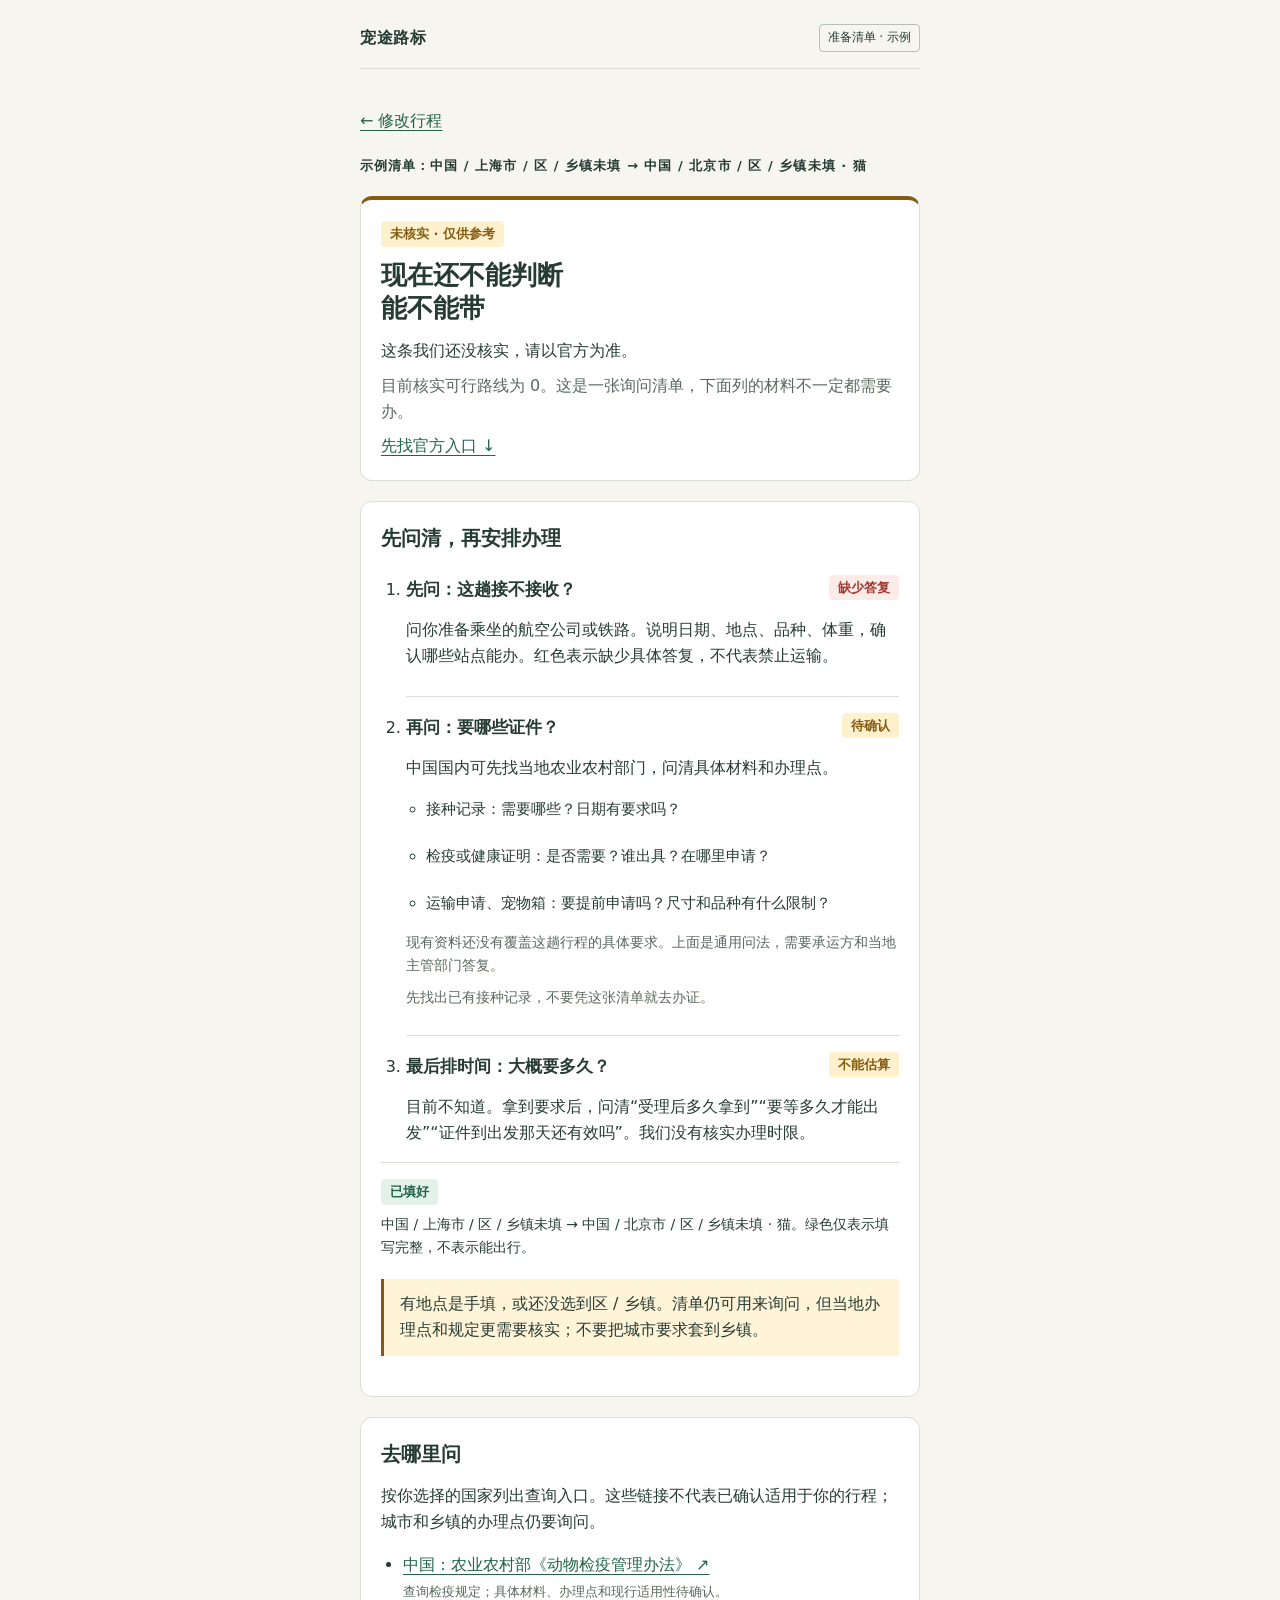
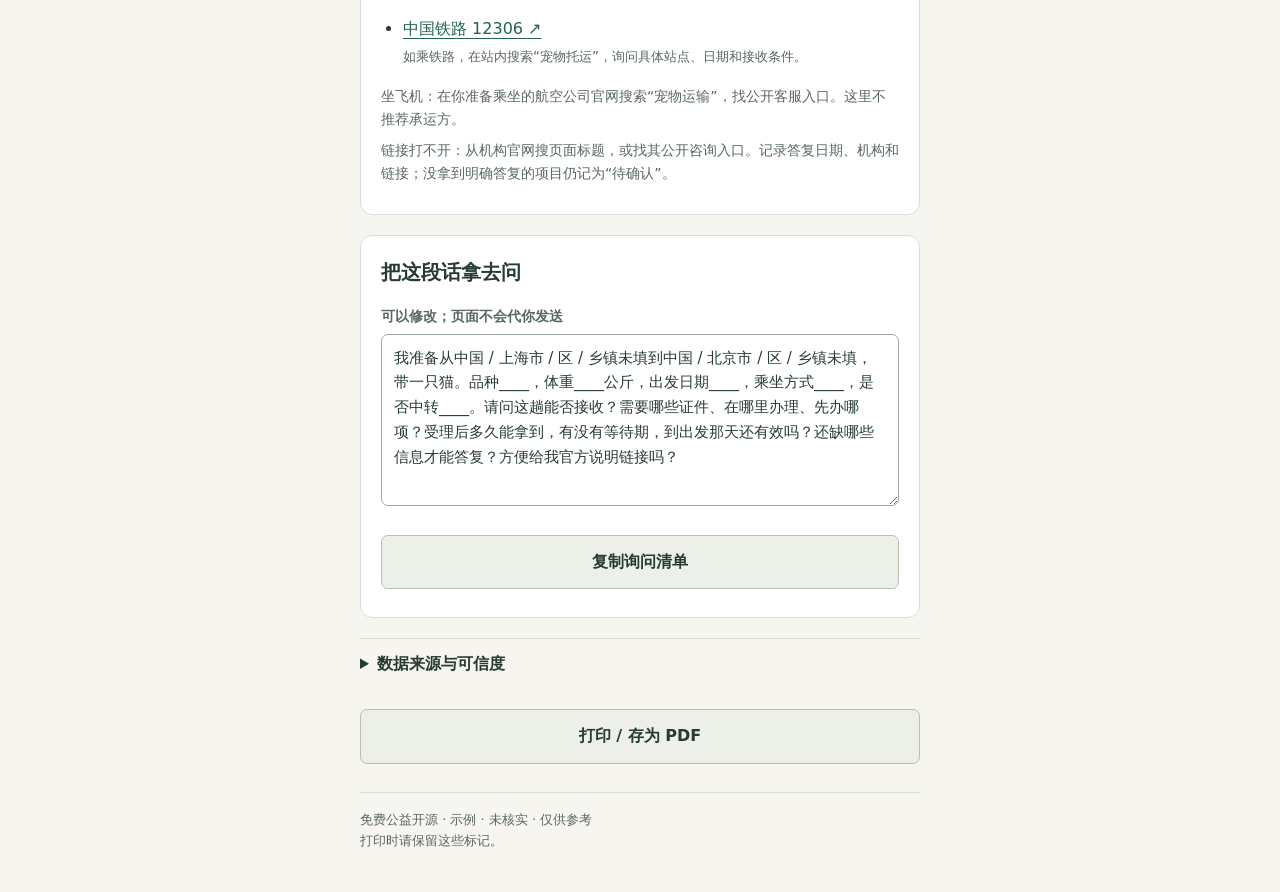
==== apps/pages/result.html @ f1057150 "Build mobile-first Chinese pet travel checklist with sourced places" ====
<!doctype html>
<html lang="zh-CN"><head><meta charset="utf-8"><meta name="viewport" content="width=device-width,initial-scale=1"><title>宠途路标 · 准备清单</title><link rel="stylesheet" href="style.css"><script defer src="page-data.js"></script><script defer src="app.js"></script></head>
<body><main><header><span class="brand">宠途路标</span><span class="tag">准备清单 · 示例</span></header>
<a class="back" id="edit" href="index.html">← 修改行程</a><p class="kicker" id="trip">示例：中国 / 上海市 / 徐汇区 → 中国 / 北京市 / 朝阳区 · 猫</p>
<noscript><aside class="notice">当前是固定示例。你的输入未被分析；复制和打印按钮需要 JavaScript，也可手动复制或使用浏览器打印。</aside></noscript>
<section class="panel decision"><span class="state yellow">未核实 · 仅供参考</span><h1>现在还不能判断<br>能不能带</h1><p>这条我们还没核实，请以官方为准。</p><p class="muted">目前核实可行路线为 0。这是一张询问清单，下面列的材料不一定都需要办。</p><a href="#official">先找官方入口 ↓</a></section>
<section class="panel"><h2>先问清，再安排办理</h2><ol class="tasks">
<li><div class="item-head"><h3>先问：这趟接不接收？</h3><span class="state red">缺少答复</span></div><p>问你准备乘坐的航空公司或铁路。说明日期、地点、品种、体重，确认哪些站点能办。红色表示缺少具体答复，不代表禁止运输。</p></li>
<li><div class="item-head"><h3>再问：要哪些证件？</h3><span class="state yellow">待确认</span></div><p id="authority-help">向当地主管部门确认。中国国内可先找当地农业农村部门；跨境还要分别问出入境两端。</p><ul class="compact"><li>接种记录：需要哪些？日期有要求吗？</li><li>检疫或健康证明：是否需要？谁出具？在哪里申请？</li><li>运输申请、宠物箱：要提前申请吗？尺寸和品种有什么限制？</li><li id="cross-border">跨境另问：芯片、检测、出入境文件是否需要？有没有前后顺序或等待期？</li></ul><ul id="rule-questions" class="compact"></ul><p class="hint muted" id="rule-gap"></p><p class="muted hint">先找出已有接种记录，不要凭这张清单就去办证。</p></li>
<li><div class="item-head"><h3>最后排时间：大概要多久？</h3><span class="state yellow">不能估算</span></div><p>目前不知道。拿到要求后，问清“受理后多久拿到”“要等多久才能出发”“证件到出发那天还有效吗”。我们没有核实办理时限。</p></li>
</ol><div class="input-status"><span id="ready-state" class="state green">已填好</span><p id="ready">示例行程已填写。绿色只表示信息填好了，不表示能出行。</p></div>
<p id="area-gap" class="notice" hidden>有地点是手填，或还没选到区 / 乡镇。清单仍可用来询问，但当地办理点和规定更需要核实；不要把城市要求套到乡镇。</p></section>
<section class="panel" id="official"><h2>去哪里问</h2><p id="source-context">以下是国内行程的官方查询入口，未确认适用于这趟行程。</p><ul class="source-list" id="source-list"><li><a href="https://xmsyj.moa.gov.cn/gzdt/202209/t20220909_6408945.htm" target="_blank" rel="noopener noreferrer">农业农村部：动物检疫管理办法 ↗</a><br><small>具体材料、办理点和现行适用性待确认。</small></li><li><a href="https://www.12306.cn/index/" target="_blank" rel="noopener noreferrer">中国铁路 12306 ↗</a><br><small>如乘铁路，在站内搜索“宠物托运”，询问站点、日期和接收条件。</small></li></ul>
<p class="muted hint">坐飞机：在你准备乘坐的航空公司官网搜索“宠物运输”，找公开客服入口。这里不推荐承运方。</p><p class="muted hint">链接打不开：从机构官网搜页面标题，或找其公开咨询入口。记录答复日期、机构和链接；没拿到明确答复的项目仍记为“待确认”。</p></section>
<section class="panel"><h2>把这段话拿去问</h2><label for="questions" class="muted hint">可以修改；页面不会代你发送</label><textarea id="questions" rows="6">我准备从上海市徐汇区到北京市朝阳区，带一只猫。品种____，体重____公斤，出发日期____，乘坐方式____。请问这趟能否接收？需要哪些证件、在哪里办理、先办哪项？受理后多久拿到，有没有等待期，证件到出发那天还有效吗？方便给我官方说明链接吗？</textarea><div id="print-questions" class="print-only"></div><button id="copy" type="button" class="secondary">复制询问清单</button><p id="copy-status" role="status" class="muted hint"></p></section>
<details id="sources"><summary>数据来源与可信度</summary><p id="data-version"></p><p>现有规则仍是待核实草稿，独立人工复核未完成。查阅页面不等于核实这趟行程；国家资料不能代替城市和乡镇要求。</p>
<div id="rule-provenance"></div>
<p>地名基础：<a href="https://www.geonames.org/">GeoNames</a>，<a href="https://download.geonames.org/export/dump/">公开下载</a>，<a href="https://creativecommons.org/licenses/by/4.0/">CC BY 4.0</a>。本地切片增加中文显示名并按源行政编码映射父级；未完成官方行政区划逐项复核，地名不保证完整、准确或及时。区乡镇缺失时不会猜测隶属。</p><p id="location-provenance"></p>
<p>代码 / 文档：Apache-2.0。规则整理：PetWaymark contributors，CC BY 4.0；第三方原文保留原权利。没有账户、上传或分析脚本，行程只存在页面链接的片段中，不填姓名、详细地址和证件号码。</p></details>
<button id="print" type="button" class="secondary">打印 / 存为 PDF</button><footer>免费公益开源 · 示例 · 未核实 · 仅供参考<br>打印时请保留这些标记。</footer></main></body></html>
---- apps/pages/style.css ----
:root{color-scheme:light;--ink:#263b33;--muted:#59685f;--paper:#f6f5ef;--line:#dadfd5;--green:#216449;--yellow:#865b10;--red:#a23931}*{box-sizing:border-box}body{margin:0;background:var(--paper);color:var(--ink);font:16px/1.65 system-ui,-apple-system,'PingFang SC','Microsoft YaHei',sans-serif}main{max-width:600px;margin:auto;padding:24px 20px 40px}header{display:flex;align-items:center;justify-content:space-between;gap:12px;border-bottom:1px solid var(--line);padding-bottom:16px;margin-bottom:30px}.brand{font-weight:750;letter-spacing:.04em}.tag{font-size:12px;border:1px solid #b7c2b6;border-radius:4px;padding:3px 8px}h1{font-size:32px;line-height:1.3;margin:12px 0}h2{font-size:20px;margin:0 0 12px}h3{font-size:17px;margin:0 0 6px}p{margin:8px 0}.muted,small{color:var(--muted)}.intro{margin-bottom:24px}.notice{border-left:3px solid var(--yellow);background:#fff4d8;padding:12px 16px;margin:20px 0}.panel{background:#fff;border:1px solid var(--line);border-radius:12px;padding:20px;margin:20px 0}label{display:block;font-weight:650;margin:16px 0 6px}input,select,textarea{width:100%;font:inherit;color:var(--ink);background:#fff;border:1px solid #9ca99d;border-radius:7px;padding:11px 12px;min-height:48px}textarea{font-size:15px;resize:vertical}button{display:block;width:100%;font:inherit;font-weight:650;background:var(--green);color:#fff;border:0;border-radius:7px;padding:13px 16px;min-height:48px;cursor:pointer;text-align:center;text-decoration:none;margin-top:20px}a{color:var(--green);text-underline-offset:4px;overflow-wrap:anywhere}a.back{display:inline-block;min-height:44px;padding:9px 0}.secondary{color:var(--ink);background:#edf0e9;border:1px solid #b5c1b3}summary{cursor:pointer;padding:12px 0;min-height:48px;font-weight:650}details{border-top:1px solid var(--line);margin-top:20px}details label{font-size:15px}.state{display:inline-block;font-size:13px;font-weight:700;padding:2px 9px;border-radius:4px}.red{color:var(--red);background:#fcebe7}.yellow{color:var(--yellow);background:#fff1cd}.green{color:var(--green);background:#e3f2e8}.decision{border-top:4px solid var(--yellow)}.decision h1{font-size:26px}.kicker{font-size:13px;font-weight:700;letter-spacing:.08em}.list{list-style:none;padding:0;margin:0}.list li{border-top:1px solid var(--line);padding:16px 0}.list li:last-child{padding-bottom:0}.item-head{display:flex;align-items:start;gap:10px;justify-content:space-between}.item-head h3{flex:1}.tasks{padding-left:25px}.tasks li{padding:8px 0}.source-list li{margin:12px 0}.source-list{padding-left:22px}footer{font-size:13px;color:var(--muted);margin-top:28px;border-top:1px solid var(--line);padding-top:16px}:focus-visible{outline:3px solid #bb6a16;outline-offset:4px}.error{color:var(--red)}[hidden]{display:none!important}@media(max-width:360px){main{padding:18px 14px}.panel{padding:16px}h1{font-size:28px}}@media print{body{background:#fff;font-size:11pt}main{max-width:none;padding:0}header{margin-bottom:10px}.panel{margin:12px 0;padding:12px;break-inside:avoid}button,.back{display:none}details{display:block}h1{font-size:22pt}a{color:#263b33}.notice,.state{print-color-adjust:exact}footer{margin-top:12px}}
/* The home selection area contains exactly three controls. */
.choice{position:relative;text-align:left;margin:12px 0;background:#fff;color:var(--ink);border:1px solid #9ca99d;padding:13px 38px 13px 14px;font-weight:400}.choice>span:first-child{display:block;font-size:13px;color:var(--muted)}.choice strong{display:block;font-size:17px;line-height:1.55;overflow-wrap:anywhere}.choice>span:last-child{position:absolute;right:16px;top:50%;transform:translateY(-50%);font-size:26px;color:var(--green)}.choice:hover{border-color:var(--green);background:#f6faf5}.hint{font-size:14px}.compact{padding-left:20px;font-size:15px}.compact li{margin:6px 0}.input-status{border-top:1px solid var(--line);padding-top:16px;font-size:14px}.tasks h3{font-size:17px}.tasks{margin:0}.tasks>li+li{border-top:1px solid var(--line);margin-top:10px;padding-top:16px}.tasks .item-head{flex-wrap:wrap}dialog{border:0;border-radius:16px 16px 0 0;padding:0;width:min(100%,600px);max-width:100%;max-height:88dvh;margin:auto auto 0;color:var(--ink);background:#fff}dialog::backdrop{background:#172a2266}.sheet{padding:20px 20px calc(20px + env(safe-area-inset-bottom));overflow-y:auto}.sheet-head{display:flex;align-items:center;justify-content:space-between;gap:12px}.sheet-head h2{margin:0}.text-button{width:auto;margin:0;padding:10px;background:transparent;color:var(--green);text-decoration:underline}.sheet select{font-size:16px}.sheet label{font-size:15px}button:disabled{background:#e3e8e1;color:#5b685d;cursor:default}#city-only{margin-top:10px;text-align:left}.sheet details{margin-top:12px}#missing-step p{margin-top:8px}@media(min-width:700px){dialog{margin:auto;border-radius:16px}}@media print{.tasks>li{break-inside:avoid}.choice,dialog{display:none}.state{border:1px solid currentColor}.panel{break-inside:auto}#sources p{font-size:9pt}.source-list a:after{content:' (' attr(href) ')';font-size:8pt}.tag{display:inline-block}}

#rule-provenance p{overflow-wrap:anywhere;font-size:13px}select{min-width:0}a.back{min-height:48px}@media print{textarea{height:auto;min-height:240px;overflow:visible}#copy-status{display:none}}

.print-only{display:none}@media print{#questions{display:none}.print-only{display:block;white-space:pre-wrap;overflow-wrap:anywhere}#sources>div{display:block}}
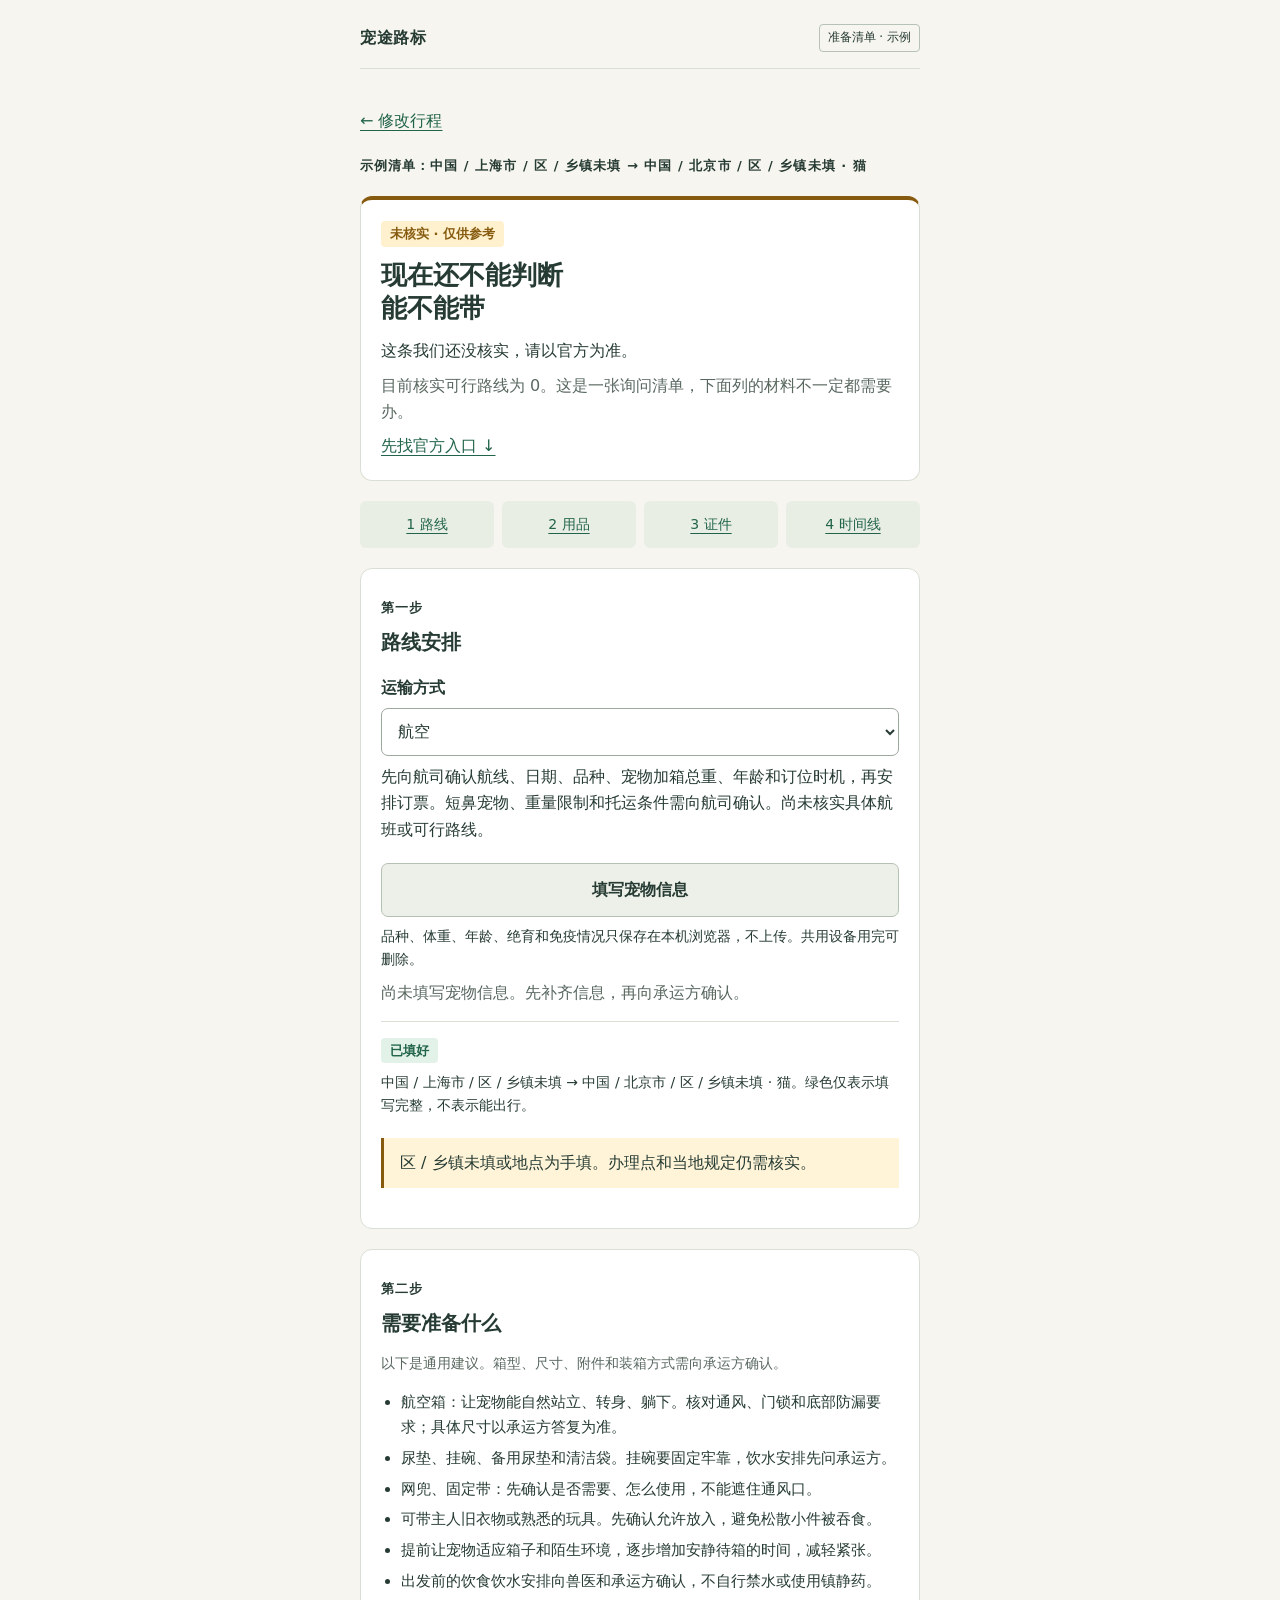
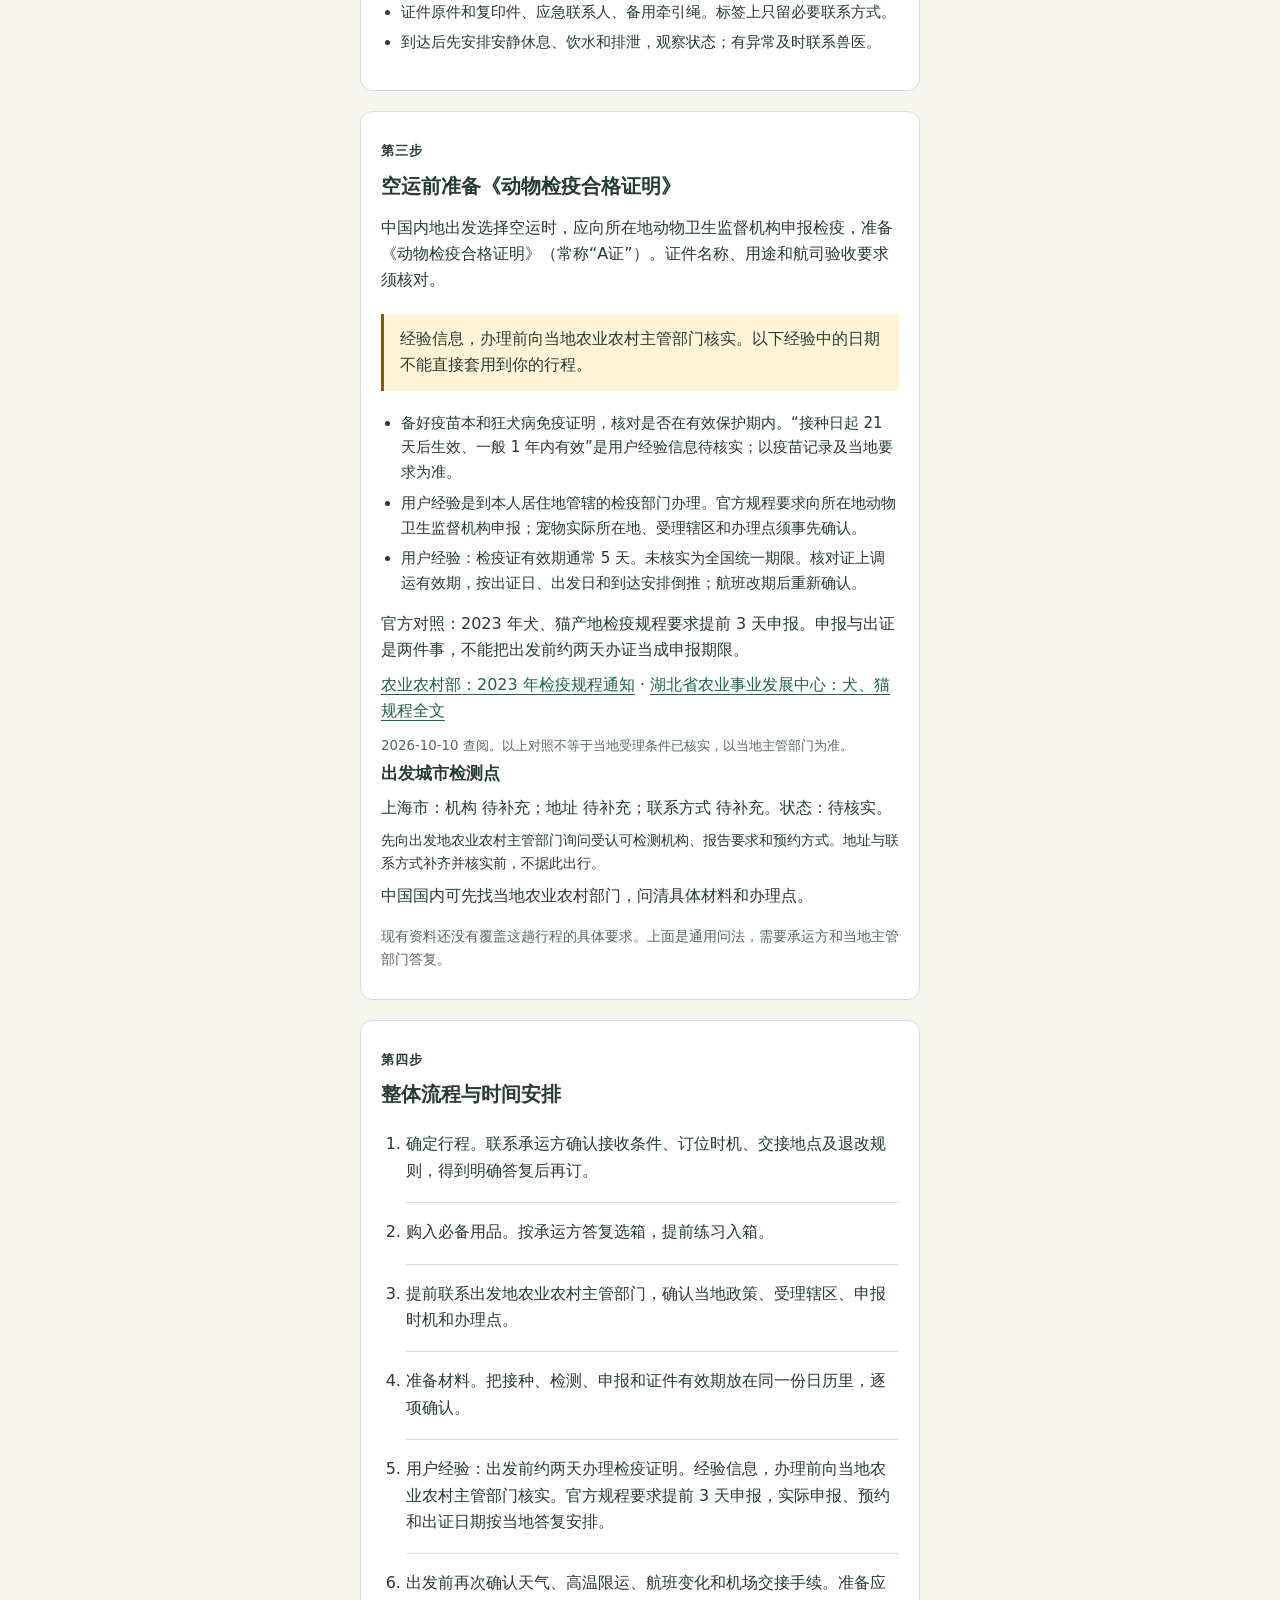
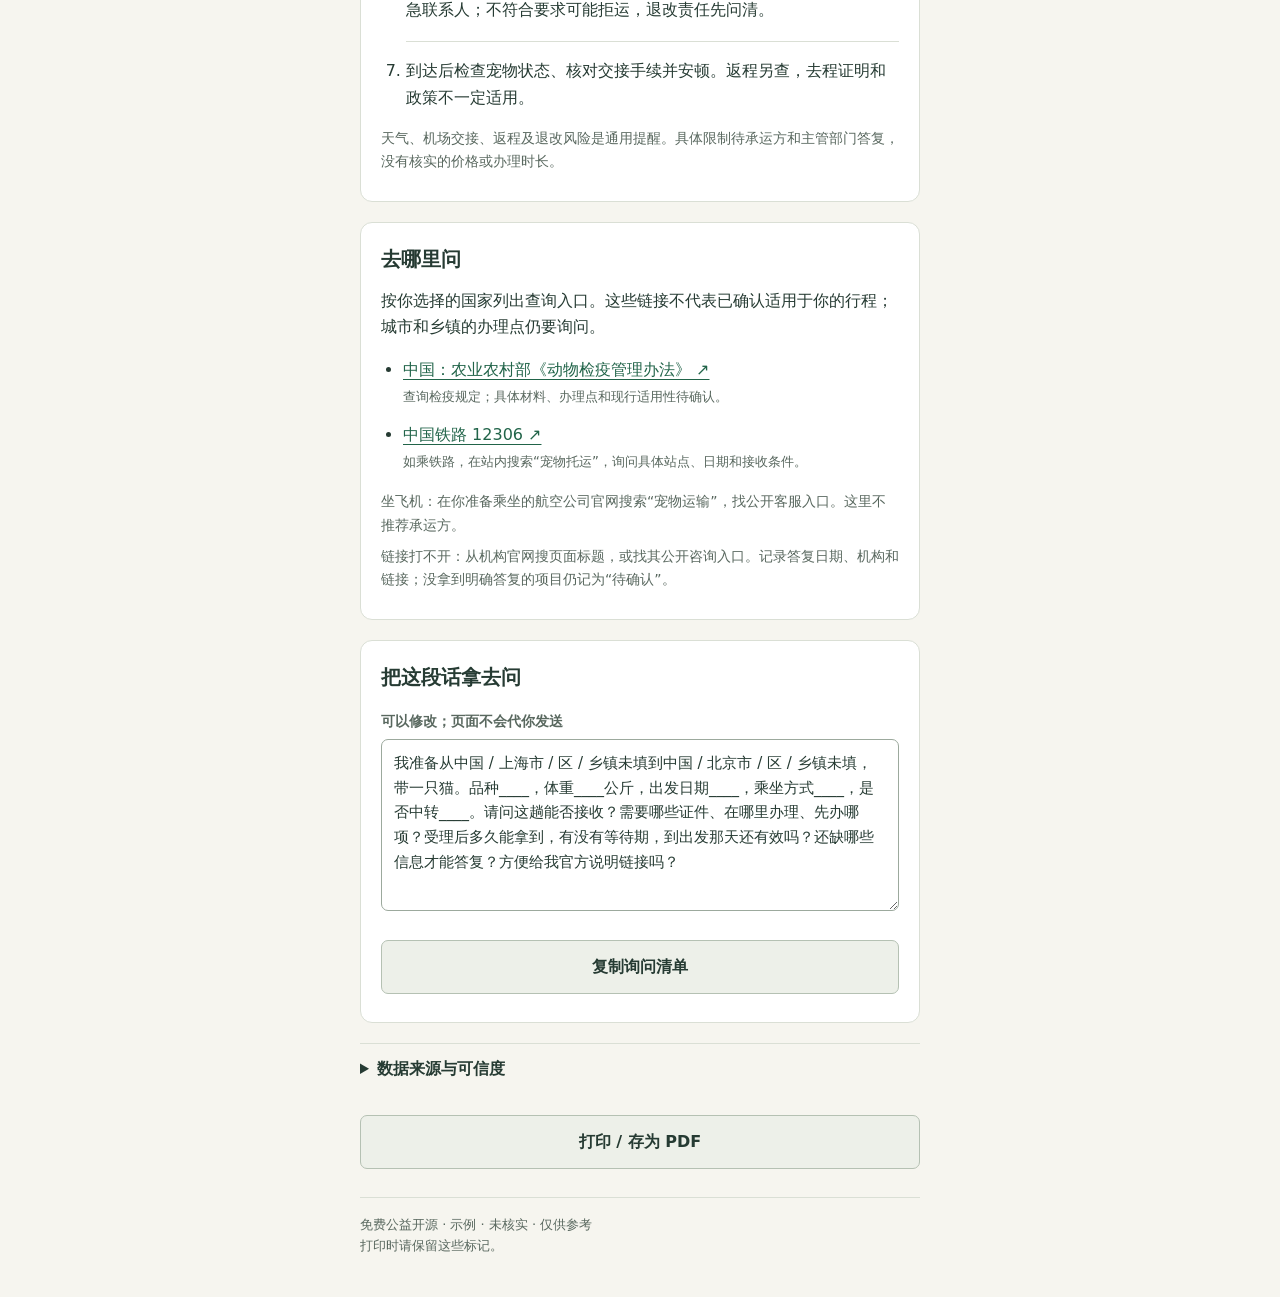
==== commit b3a61906: "Expand sourced places and add four-step pet travel preparation" ====
--- a/apps/pages/result.html
+++ b/apps/pages/result.html
@@ -4,17 +4,54 @@
 <a class="back" id="edit" href="index.html">← 修改行程</a><p class="kicker" id="trip">示例：中国 / 上海市 / 徐汇区 → 中国 / 北京市 / 朝阳区 · 猫</p>
 <noscript><aside class="notice">当前是固定示例。你的输入未被分析；复制和打印按钮需要 JavaScript，也可手动复制或使用浏览器打印。</aside></noscript>
 <section class="panel decision"><span class="state yellow">未核实 · 仅供参考</span><h1>现在还不能判断<br>能不能带</h1><p>这条我们还没核实，请以官方为准。</p><p class="muted">目前核实可行路线为 0。这是一张询问清单，下面列的材料不一定都需要办。</p><a href="#official">先找官方入口 ↓</a></section>
-<section class="panel"><h2>先问清，再安排办理</h2><ol class="tasks">
-<li><div class="item-head"><h3>先问：这趟接不接收？</h3><span class="state red">缺少答复</span></div><p>问你准备乘坐的航空公司或铁路。说明日期、地点、品种、体重，确认哪些站点能办。红色表示缺少具体答复，不代表禁止运输。</p></li>
-<li><div class="item-head"><h3>再问：要哪些证件？</h3><span class="state yellow">待确认</span></div><p id="authority-help">向当地主管部门确认。中国国内可先找当地农业农村部门；跨境还要分别问出入境两端。</p><ul class="compact"><li>接种记录：需要哪些？日期有要求吗？</li><li>检疫或健康证明：是否需要？谁出具？在哪里申请？</li><li>运输申请、宠物箱：要提前申请吗？尺寸和品种有什么限制？</li><li id="cross-border">跨境另问：芯片、检测、出入境文件是否需要？有没有前后顺序或等待期？</li></ul><ul id="rule-questions" class="compact"></ul><p class="hint muted" id="rule-gap"></p><p class="muted hint">先找出已有接种记录，不要凭这张清单就去办证。</p></li>
-<li><div class="item-head"><h3>最后排时间：大概要多久？</h3><span class="state yellow">不能估算</span></div><p>目前不知道。拿到要求后，问清“受理后多久拿到”“要等多久才能出发”“证件到出发那天还有效吗”。我们没有核实办理时限。</p></li>
-</ol><div class="input-status"><span id="ready-state" class="state green">已填好</span><p id="ready">示例行程已填写。绿色只表示信息填好了，不表示能出行。</p></div>
-<p id="area-gap" class="notice" hidden>有地点是手填，或还没选到区 / 乡镇。清单仍可用来询问，但当地办理点和规定更需要核实；不要把城市要求套到乡镇。</p></section>
+<nav class="step-nav" aria-label="准备步骤"><a href="#route">1 路线</a><a href="#supplies">2 用品</a><a href="#quarantine">3 证件</a><a href="#timeline">4 时间线</a></nav>
+<section class="panel" id="route"><p class="kicker">第一步</p><h2>路线安排</h2>
+<label for="transport">运输方式</label><select id="transport"><option value="air">航空</option><option value="rail">铁路</option><option value="road">自驾 / 公路</option></select>
+<p id="route-advice">先向航司确认航线、日期、品种和宠物加箱总重是否接收，再安排订位。尚未核实具体航班或可行路线。</p>
+<button id="open-pet" type="button" class="secondary">填写宠物信息</button><p class="hint">品种、体重、年龄、绝育和免疫情况只保存在本机浏览器，不上传。共用设备用完可删除。</p><p id="pet-summary" class="muted"></p><ul id="pet-advice" class="compact"></ul>
+<div class="input-status"><span id="ready-state" class="state green">已填好</span><p id="ready"></p></div><p id="area-gap" class="notice" hidden>区 / 乡镇未填或地点为手填。办理点和当地规定仍需核实。</p></section>
+<section class="panel" id="supplies"><p class="kicker">第二步</p><h2>需要准备什么</h2><p class="hint muted">以下是通用建议。箱型、尺寸、附件和装箱方式需向承运方确认。</p><ul class="compact">
+<li>航空箱：让宠物能自然站立、转身、躺下。核对通风、门锁和底部防漏要求；具体尺寸以承运方答复为准。</li>
+<li>尿垫、挂碗、备用尿垫和清洁袋。挂碗要固定牢靠，饮水安排先问承运方。</li>
+<li>网兜、固定带：先确认是否需要、怎么使用，不能遮住通风口。</li>
+<li>可带主人旧衣物或熟悉的玩具。先确认允许放入，避免松散小件被吞食。</li>
+<li>提前让宠物适应箱子和陌生环境，逐步增加安静待箱的时间，减轻紧张。</li>
+<li>出发前的饮食饮水安排向兽医和承运方确认，不自行禁水或使用镇静药。</li>
+<li>证件原件和复印件、应急联系人、备用牵引绳。标签上只留必要联系方式。</li>
+<li>到达后先安排安静休息、饮水和排泄，观察状态；有异常及时联系兽医。</li></ul></section>
+<section class="panel" id="quarantine"><p class="kicker">第三步</p><h2 id="document-title">空运前的检疫证明</h2>
+<div id="cn-quarantine" hidden><p>中国内地出发选择空运时，应向所在地动物卫生监督机构申报检疫，准备《动物检疫合格证明》（常称“A证”）。证件名称、用途和航司验收要求须核对。</p>
+<p class="notice">经验信息，办理前向当地农业农村主管部门核实。以下经验中的日期不能直接套用到你的行程。</p>
+<ul class="compact"><li>备好疫苗本和狂犬病免疫证明，核对是否在有效保护期内。“接种日起 21 天后生效、一般 1 年内有效”是用户经验信息待核实；以疫苗记录及当地要求为准。</li>
+<li id="dog-antibody">用户经验说狗在部分地方要提供狂犬病抗体血清检测报告。官方对照：2023 年犬产地检疫规程已列入免疫抗体报告；不能仅按“部分地方”理解，先问清采样、报告和受认可机构要求。</li>
+<li>用户经验是到本人居住地管辖的检疫部门办理。官方规程要求向所在地动物卫生监督机构申报；宠物实际所在地、受理辖区和办理点须事先确认。</li>
+<li>用户经验：检疫证有效期通常 5 天。未核实为全国统一期限。核对证上调运有效期，按出证日、出发日和到达安排倒推；航班改期后重新确认。</li></ul>
+<p>官方对照：2023 年犬、猫产地检疫规程要求提前 3 天申报。申报与出证是两件事，不能把出发前约两天办证当成申报期限。</p>
+<p><a href="https://yyj.moa.gov.cn/tzgg/202304/t20230404_6424723.htm" target="_blank" rel="noopener noreferrer">农业农村部：2023 年检疫规程通知</a> · <a href="https://hbnysy.hubei.gov.cn/bmdt/ywdt/202409/t20240906_5328319.shtml" target="_blank" rel="noopener noreferrer">湖北省农业事业发展中心：犬、猫规程全文</a></p><small>2026-10-10 查阅。以上对照不等于当地受理条件已核实，以当地主管部门为准。</small>
+<h3>出发城市检测点</h3><p id="testing-point"></p><p class="hint">先向出发地农业农村主管部门询问受认可检测机构、报告要求和预约方式。地址与联系方式补齐并核实前，不据此出行。</p></div>
+<p id="foreign-quarantine" hidden>这条路线的检疫或健康证明要求尚未收录。请向出发地动物卫生主管部门和承运方确认；跨境还需向目的地主管部门确认入境文件及检测要求。办理点、地址、电话：待补充。</p>
+<p id="authority-help"></p><ul id="rule-questions" class="compact"></ul><p id="rule-gap" class="hint muted"></p><p id="cross-border" hidden>跨境另问：芯片、检测、出入境文件、旅行史、中转地要求和等待期。材料顺序确认后再办理。</p></section>
+<section class="panel" id="timeline"><p class="kicker">第四步</p><h2>整体流程与时间安排</h2><ol class="tasks">
+<li>确定行程。联系承运方确认接收条件、订位时机、交接地点及退改规则，得到明确答复后再订。</li>
+<li>购入必备用品。按承运方答复选箱，提前练习入箱。</li>
+<li id="timeline-authority">提前联系出发地主管部门，确认当地政策、受理辖区、申报时机和办理点。</li>
+<li>准备材料。把接种、检测、申报和证件有效期放在同一份日历里，逐项确认。</li>
+<li id="timeline-certificate">按主管部门答复申报、办理证明，核对出证日和出发日。</li>
+<li>出发前再次确认天气、高温限运、航班变化和机场交接手续。准备应急联系人；不符合要求可能拒运，退改责任先问清。</li>
+<li>到达后检查宠物状态、核对交接手续并安顿。返程另查，去程证明和政策不一定适用。</li></ol><p class="hint muted">天气、机场交接、返程及退改风险是通用提醒。具体限制待承运方和主管部门答复，没有核实的价格或办理时长。</p></section>
 <section class="panel" id="official"><h2>去哪里问</h2><p id="source-context">以下是国内行程的官方查询入口，未确认适用于这趟行程。</p><ul class="source-list" id="source-list"><li><a href="https://xmsyj.moa.gov.cn/gzdt/202209/t20220909_6408945.htm" target="_blank" rel="noopener noreferrer">农业农村部：动物检疫管理办法 ↗</a><br><small>具体材料、办理点和现行适用性待确认。</small></li><li><a href="https://www.12306.cn/index/" target="_blank" rel="noopener noreferrer">中国铁路 12306 ↗</a><br><small>如乘铁路，在站内搜索“宠物托运”，询问站点、日期和接收条件。</small></li></ul>
 <p class="muted hint">坐飞机：在你准备乘坐的航空公司官网搜索“宠物运输”，找公开客服入口。这里不推荐承运方。</p><p class="muted hint">链接打不开：从机构官网搜页面标题，或找其公开咨询入口。记录答复日期、机构和链接；没拿到明确答复的项目仍记为“待确认”。</p></section>
 <section class="panel"><h2>把这段话拿去问</h2><label for="questions" class="muted hint">可以修改；页面不会代你发送</label><textarea id="questions" rows="6">我准备从上海市徐汇区到北京市朝阳区，带一只猫。品种____，体重____公斤，出发日期____，乘坐方式____。请问这趟能否接收？需要哪些证件、在哪里办理、先办哪项？受理后多久拿到，有没有等待期，证件到出发那天还有效吗？方便给我官方说明链接吗？</textarea><div id="print-questions" class="print-only"></div><button id="copy" type="button" class="secondary">复制询问清单</button><p id="copy-status" role="status" class="muted hint"></p></section>
 <details id="sources"><summary>数据来源与可信度</summary><p id="data-version"></p><p>现有规则仍是待核实草稿，独立人工复核未完成。查阅页面不等于核实这趟行程；国家资料不能代替城市和乡镇要求。</p>
 <div id="rule-provenance"></div>
-<p>地名基础：<a href="https://www.geonames.org/">GeoNames</a>，<a href="https://download.geonames.org/export/dump/">公开下载</a>，<a href="https://creativecommons.org/licenses/by/4.0/">CC BY 4.0</a>。本地切片增加中文显示名并按源行政编码映射父级；未完成官方行政区划逐项复核，地名不保证完整、准确或及时。区乡镇缺失时不会猜测隶属。</p><p id="location-provenance"></p>
-<p>代码 / 文档：Apache-2.0。规则整理：PetWaymark contributors，CC BY 4.0；第三方原文保留原权利。没有账户、上传或分析脚本，行程只存在页面链接的片段中，不填姓名、详细地址和证件号码。</p></details>
-<button id="print" type="button" class="secondary">打印 / 存为 PDF</button><footer>免费公益开源 · 示例 · 未核实 · 仅供参考<br>打印时请保留这些标记。</footer></main></body></html>
+<p>地名基础：<a href="https://www.geonames.org/">GeoNames</a>，<a href="https://download.geonames.org/export/dump/">公开下载</a>，<a href="https://creativecommons.org/licenses/by/4.0/">CC BY 4.0</a>。本地切片增加中文显示名并按源行政编码映射父级；未完成官方行政区划逐项复核，地名不保证完整、准确或及时。区乡镇缺失时不会猜测隶属。</p><p id="location-provenance"></p><p id="china-location-source">中国省市名称另参考 <a href="https://github.com/modood/Administrative-divisions-of-China/tree/c49d495b40ac73eb1a66f6eeae5f8fd10696f035">modood 的 2023 年省市快照</a>（WTFPL 2.0）。上游已停止更新；仅用于地名校对，不是现行政策或政府逐项复核。</p>
+<p>代码 / 文档：Apache-2.0。规则整理：PetWaymark contributors，CC BY 4.0；第三方原文保留原权利。没有账户、上传或分析脚本。宠物信息保存于本机浏览器；行程存在页面链接的片段中，不填姓名、详细地址和证件号码。</p></details>
+<button id="print" type="button" class="secondary">打印 / 存为 PDF</button><footer>免费公益开源 · 示例 · 未核实 · 仅供参考<br>打印时请保留这些标记。</footer></main>
+<dialog id="pet-dialog" aria-labelledby="pet-title"><div class="sheet"><div class="sheet-head"><h2 id="pet-title">填写宠物信息</h2><button type="button" id="close-pet" class="text-button">取消</button></div><p class="hint">只保存在本机浏览器，不上传。不要填写姓名、地址或证件号码。</p>
+<form id="pet-form"><label for="breed">品种</label><input id="breed" maxlength="60" placeholder="不清楚可留空">
+<label for="weight">体重（公斤）</label><input id="weight" type="number" min="0.1" max="200" step="0.1">
+<label for="age">年龄（月）</label><input id="age" type="number" min="0" max="600" step="1">
+<label for="neutered">是否绝育</label><select id="neutered"><option value="unknown">不清楚</option><option value="yes">是</option><option value="no">否</option></select>
+<label for="immunity">狂犬病免疫情况</label><select id="immunity"><option value="unknown">需核对记录</option><option value="current">记录显示在有效期内</option><option value="none">未接种 / 已过期</option></select>
+<label for="shortnose">是否短鼻犬 / 猫</label><select id="shortnose"><option value="unknown">不清楚</option><option value="yes">是</option><option value="no">否</option></select><p class="hint">不知道是否短鼻，向兽医和航司确认。页面不会按品种自动推断。</p>
+<button type="submit">保存并调整清单</button><button type="button" id="delete-pet" class="secondary">删除本机宠物信息</button><p id="pet-storage-status" role="status"></p></form></div></dialog></body></html>
--- a/apps/pages/style.css
+++ b/apps/pages/style.css
@@ -5,3 +5,5 @@
 #rule-provenance p{overflow-wrap:anywhere;font-size:13px}select{min-width:0}a.back{min-height:48px}@media print{textarea{height:auto;min-height:240px;overflow:visible}#copy-status{display:none}}
 
 .print-only{display:none}@media print{#questions{display:none}.print-only{display:block;white-space:pre-wrap;overflow-wrap:anywhere}#sources>div{display:block}}
+
+.step-nav{display:flex;flex-wrap:wrap;gap:8px;margin:20px 0}.step-nav a{flex:1;min-width:65px;padding:12px 4px;text-align:center;background:#e9eee5;border-radius:6px;font-size:14px}#pet-summary,#pet-advice{overflow-wrap:anywhere}@media print{.step-nav{display:none}}
